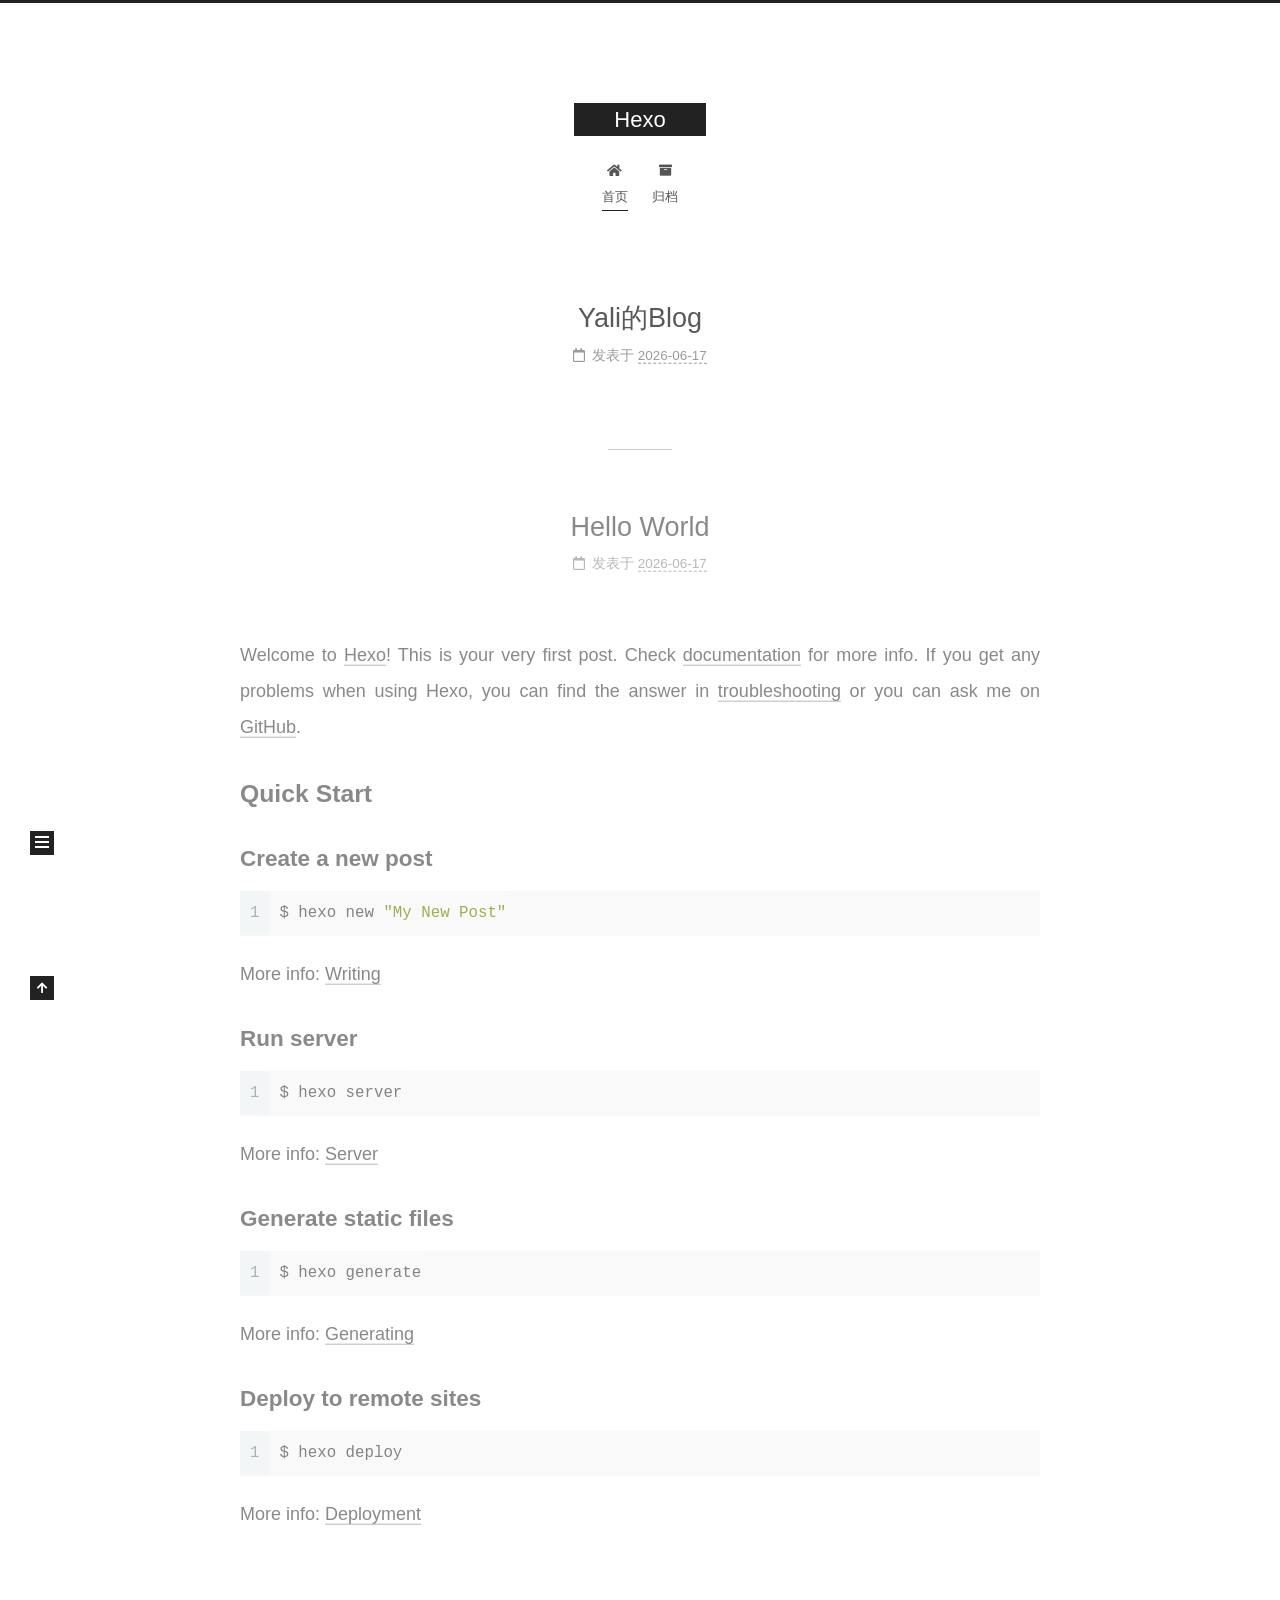
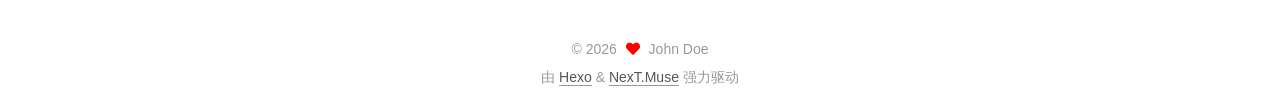
==== index.html @ 6fd5832b "Site updated: 2026-06-17 11:17:51" ====
<!DOCTYPE html>
<html lang="zh-CN">
<head>
  <meta charset="UTF-8">
<meta name="viewport" content="width=device-width, initial-scale=1, maximum-scale=2">
<meta name="theme-color" content="#222">
<meta name="generator" content="Hexo 8.1.2">
  <link rel="apple-touch-icon" sizes="180x180" href="/images/apple-touch-icon-next.png">
  <link rel="icon" type="image/png" sizes="32x32" href="/images/favicon-32x32-next.png">
  <link rel="icon" type="image/png" sizes="16x16" href="/images/favicon-16x16-next.png">
  <link rel="mask-icon" href="/images/logo.svg" color="#222">

<link rel="stylesheet" href="/css/main.css">


<link rel="stylesheet" href="/lib/font-awesome/css/all.min.css">

<script id="hexo-configurations">
    var NexT = window.NexT || {};
    var CONFIG = {"hostname":"example.com","root":"/","scheme":"Muse","version":"7.8.0","exturl":false,"sidebar":{"position":"left","display":"post","padding":18,"offset":12,"onmobile":false},"copycode":{"enable":false,"show_result":false,"style":null},"back2top":{"enable":true,"sidebar":false,"scrollpercent":false},"bookmark":{"enable":false,"color":"#222","save":"auto"},"fancybox":false,"mediumzoom":false,"lazyload":false,"pangu":false,"comments":{"style":"tabs","active":null,"storage":true,"lazyload":false,"nav":null},"algolia":{"hits":{"per_page":10},"labels":{"input_placeholder":"Search for Posts","hits_empty":"We didn't find any results for the search: ${query}","hits_stats":"${hits} results found in ${time} ms"}},"localsearch":{"enable":false,"trigger":"auto","top_n_per_article":1,"unescape":false,"preload":false},"motion":{"enable":true,"async":false,"transition":{"post_block":"fadeIn","post_header":"slideDownIn","post_body":"slideDownIn","coll_header":"slideLeftIn","sidebar":"slideUpIn"}}};
  </script>

  <meta property="og:type" content="website">
<meta property="og:title" content="Hexo">
<meta property="og:url" content="http://example.com/index.html">
<meta property="og:site_name" content="Hexo">
<meta property="og:locale" content="zh_CN">
<meta property="article:author" content="John Doe">
<meta name="twitter:card" content="summary">

<link rel="canonical" href="http://example.com/">


<script id="page-configurations">
  // https://hexo.io/docs/variables.html
  CONFIG.page = {
    sidebar: "",
    isHome : true,
    isPost : false,
    lang   : 'zh-CN'
  };
</script>

  <title>Hexo</title>
  






  <noscript>
  <style>
  .use-motion .brand,
  .use-motion .menu-item,
  .sidebar-inner,
  .use-motion .post-block,
  .use-motion .pagination,
  .use-motion .comments,
  .use-motion .post-header,
  .use-motion .post-body,
  .use-motion .collection-header { opacity: initial; }

  .use-motion .site-title,
  .use-motion .site-subtitle {
    opacity: initial;
    top: initial;
  }

  .use-motion .logo-line-before i { left: initial; }
  .use-motion .logo-line-after i { right: initial; }
  </style>
</noscript>

</head>

<body itemscope itemtype="http://schema.org/WebPage">
  <div class="container use-motion">
    <div class="headband"></div>

    <header class="header" itemscope itemtype="http://schema.org/WPHeader">
      <div class="header-inner"><div class="site-brand-container">
  <div class="site-nav-toggle">
    <div class="toggle" aria-label="切换导航栏">
      <span class="toggle-line toggle-line-first"></span>
      <span class="toggle-line toggle-line-middle"></span>
      <span class="toggle-line toggle-line-last"></span>
    </div>
  </div>

  <div class="site-meta">

    <a href="/" class="brand" rel="start">
      <span class="logo-line-before"><i></i></span>
      <h1 class="site-title">Hexo</h1>
      <span class="logo-line-after"><i></i></span>
    </a>
  </div>

  <div class="site-nav-right">
    <div class="toggle popup-trigger">
    </div>
  </div>
</div>




<nav class="site-nav">
  <ul id="menu" class="main-menu menu">
        <li class="menu-item menu-item-home">

    <a href="/" rel="section"><i class="fa fa-home fa-fw"></i>首页</a>

  </li>
        <li class="menu-item menu-item-archives">

    <a href="/archives/" rel="section"><i class="fa fa-archive fa-fw"></i>归档</a>

  </li>
  </ul>
</nav>




</div>
    </header>

    
  <div class="back-to-top">
    <i class="fa fa-arrow-up"></i>
    <span>0%</span>
  </div>


    <main class="main">
      <div class="main-inner">
        <div class="content-wrap">
          

          <div class="content index posts-expand">
            
      
  
  
  <article itemscope itemtype="http://schema.org/Article" class="post-block" lang="zh-CN">
    <link itemprop="mainEntityOfPage" href="http://example.com/2026/06/17/yali-blog/">

    <span hidden itemprop="author" itemscope itemtype="http://schema.org/Person">
      <meta itemprop="image" content="/images/avatar.gif">
      <meta itemprop="name" content="John Doe">
      <meta itemprop="description" content="">
    </span>

    <span hidden itemprop="publisher" itemscope itemtype="http://schema.org/Organization">
      <meta itemprop="name" content="Hexo">
    </span>
      <header class="post-header">
        <h2 class="post-title" itemprop="name headline">
          
            <a href="/2026/06/17/yali-blog/" class="post-title-link" itemprop="url">Yali的Blog</a>
        </h2>

        <div class="post-meta">
            <span class="post-meta-item">
              <span class="post-meta-item-icon">
                <i class="far fa-calendar"></i>
              </span>
              <span class="post-meta-item-text">发表于</span>
              

              <time title="创建时间：2026-06-17 10:41:24 / 修改时间：10:42:36" itemprop="dateCreated datePublished" datetime="2026-06-17T10:41:24+08:00">2026-06-17</time>
            </span>

          

        </div>
      </header>

    
    
    
    <div class="post-body" itemprop="articleBody">

      
          
      
    </div>

    
    
    
      <footer class="post-footer">
        <div class="post-eof"></div>
      </footer>
  </article>
  
  
  

      
  
  
  <article itemscope itemtype="http://schema.org/Article" class="post-block" lang="zh-CN">
    <link itemprop="mainEntityOfPage" href="http://example.com/2026/06/17/hello-world/">

    <span hidden itemprop="author" itemscope itemtype="http://schema.org/Person">
      <meta itemprop="image" content="/images/avatar.gif">
      <meta itemprop="name" content="John Doe">
      <meta itemprop="description" content="">
    </span>

    <span hidden itemprop="publisher" itemscope itemtype="http://schema.org/Organization">
      <meta itemprop="name" content="Hexo">
    </span>
      <header class="post-header">
        <h2 class="post-title" itemprop="name headline">
          
            <a href="/2026/06/17/hello-world/" class="post-title-link" itemprop="url">Hello World</a>
        </h2>

        <div class="post-meta">
            <span class="post-meta-item">
              <span class="post-meta-item-icon">
                <i class="far fa-calendar"></i>
              </span>
              <span class="post-meta-item-text">发表于</span>

              <time title="创建时间：2026-06-17 10:21:56" itemprop="dateCreated datePublished" datetime="2026-06-17T10:21:56+08:00">2026-06-17</time>
            </span>

          

        </div>
      </header>

    
    
    
    <div class="post-body" itemprop="articleBody">

      
          <p>Welcome to <a target="_blank" rel="noopener" href="https://hexo.io/">Hexo</a>! This is your very first post. Check <a target="_blank" rel="noopener" href="https://hexo.io/docs/">documentation</a> for more info. If you get any problems when using Hexo, you can find the answer in <a target="_blank" rel="noopener" href="https://hexo.io/docs/troubleshooting.html">troubleshooting</a> or you can ask me on <a target="_blank" rel="noopener" href="https://github.com/hexojs/hexo/issues">GitHub</a>.</p>
<h2 id="Quick-Start"><a href="#Quick-Start" class="headerlink" title="Quick Start"></a>Quick Start</h2><h3 id="Create-a-new-post"><a href="#Create-a-new-post" class="headerlink" title="Create a new post"></a>Create a new post</h3><figure class="highlight bash"><table><tr><td class="gutter"><pre><span class="line">1</span><br></pre></td><td class="code"><pre><span class="line">$ hexo new <span class="string">&quot;My New Post&quot;</span></span><br></pre></td></tr></table></figure>

<p>More info: <a target="_blank" rel="noopener" href="https://hexo.io/docs/writing.html">Writing</a></p>
<h3 id="Run-server"><a href="#Run-server" class="headerlink" title="Run server"></a>Run server</h3><figure class="highlight bash"><table><tr><td class="gutter"><pre><span class="line">1</span><br></pre></td><td class="code"><pre><span class="line">$ hexo server</span><br></pre></td></tr></table></figure>

<p>More info: <a target="_blank" rel="noopener" href="https://hexo.io/docs/server.html">Server</a></p>
<h3 id="Generate-static-files"><a href="#Generate-static-files" class="headerlink" title="Generate static files"></a>Generate static files</h3><figure class="highlight bash"><table><tr><td class="gutter"><pre><span class="line">1</span><br></pre></td><td class="code"><pre><span class="line">$ hexo generate</span><br></pre></td></tr></table></figure>

<p>More info: <a target="_blank" rel="noopener" href="https://hexo.io/docs/generating.html">Generating</a></p>
<h3 id="Deploy-to-remote-sites"><a href="#Deploy-to-remote-sites" class="headerlink" title="Deploy to remote sites"></a>Deploy to remote sites</h3><figure class="highlight bash"><table><tr><td class="gutter"><pre><span class="line">1</span><br></pre></td><td class="code"><pre><span class="line">$ hexo deploy</span><br></pre></td></tr></table></figure>

<p>More info: <a target="_blank" rel="noopener" href="https://hexo.io/docs/one-command-deployment.html">Deployment</a></p>

      
    </div>

    
    
    
      <footer class="post-footer">
        <div class="post-eof"></div>
      </footer>
  </article>
  
  
  


  



          </div>
          

<script>
  window.addEventListener('tabs:register', () => {
    let { activeClass } = CONFIG.comments;
    if (CONFIG.comments.storage) {
      activeClass = localStorage.getItem('comments_active') || activeClass;
    }
    if (activeClass) {
      let activeTab = document.querySelector(`a[href="#comment-${activeClass}"]`);
      if (activeTab) {
        activeTab.click();
      }
    }
  });
  if (CONFIG.comments.storage) {
    window.addEventListener('tabs:click', event => {
      if (!event.target.matches('.tabs-comment .tab-content .tab-pane')) return;
      let commentClass = event.target.classList[1];
      localStorage.setItem('comments_active', commentClass);
    });
  }
</script>

        </div>
          
  
  <div class="toggle sidebar-toggle">
    <span class="toggle-line toggle-line-first"></span>
    <span class="toggle-line toggle-line-middle"></span>
    <span class="toggle-line toggle-line-last"></span>
  </div>

  <aside class="sidebar">
    <div class="sidebar-inner">

      <ul class="sidebar-nav motion-element">
        <li class="sidebar-nav-toc">
          文章目录
        </li>
        <li class="sidebar-nav-overview">
          站点概览
        </li>
      </ul>

      <!--noindex-->
      <div class="post-toc-wrap sidebar-panel">
      </div>
      <!--/noindex-->

      <div class="site-overview-wrap sidebar-panel">
        <div class="site-author motion-element" itemprop="author" itemscope itemtype="http://schema.org/Person">
  <p class="site-author-name" itemprop="name">John Doe</p>
  <div class="site-description" itemprop="description"></div>
</div>
<div class="site-state-wrap motion-element">
  <nav class="site-state">
      <div class="site-state-item site-state-posts">
          <a href="/archives/">
        
          <span class="site-state-item-count">2</span>
          <span class="site-state-item-name">日志</span>
        </a>
      </div>
  </nav>
</div>



      </div>

    </div>
  </aside>
  <div id="sidebar-dimmer"></div>


      </div>
    </main>

    <footer class="footer">
      <div class="footer-inner">
        

        

<div class="copyright">
  
  &copy; 
  <span itemprop="copyrightYear">2026</span>
  <span class="with-love">
    <i class="fa fa-heart"></i>
  </span>
  <span class="author" itemprop="copyrightHolder">John Doe</span>
</div>
  <div class="powered-by">由 <a href="https://hexo.io/" class="theme-link" rel="noopener" target="_blank">Hexo</a> & <a href="https://muse.theme-next.org/" class="theme-link" rel="noopener" target="_blank">NexT.Muse</a> 强力驱动
  </div>

        








      </div>
    </footer>
  </div>

  
  <script src="/lib/anime.min.js"></script>
  <script src="/lib/velocity/velocity.min.js"></script>
  <script src="/lib/velocity/velocity.ui.min.js"></script>

<script src="/js/utils.js"></script>

<script src="/js/motion.js"></script>


<script src="/js/schemes/muse.js"></script>


<script src="/js/next-boot.js"></script>




  















  

  

</body>
</html>
---- css/main.css ----
:root {
  --body-bg-color: #fff;
  --content-bg-color: #fff;
  --card-bg-color: #f5f5f5;
  --text-color: #555;
  --blockquote-color: #666;
  --link-color: #555;
  --link-hover-color: #222;
  --brand-color: #fff;
  --brand-hover-color: #fff;
  --table-row-odd-bg-color: #f9f9f9;
  --table-row-hover-bg-color: #f5f5f5;
  --menu-item-bg-color: #f5f5f5;
  --btn-default-bg: #222;
  --btn-default-color: #fff;
  --btn-default-border-color: #222;
  --btn-default-hover-bg: #fff;
  --btn-default-hover-color: #222;
  --btn-default-hover-border-color: #222;
}
html {
  line-height: 1.15; /* 1 */
  -webkit-text-size-adjust: 100%; /* 2 */
}
body {
  margin: 0;
}
main {
  display: block;
}
h1 {
  font-size: 2em;
  margin: 0.67em 0;
}
hr {
  box-sizing: content-box; /* 1 */
  height: 0; /* 1 */
  overflow: visible; /* 2 */
}
pre {
  font-family: monospace, monospace; /* 1 */
  font-size: 1em; /* 2 */
}
a {
  background: transparent;
}
abbr[title] {
  border-bottom: none; /* 1 */
  text-decoration: underline; /* 2 */
  text-decoration: underline dotted; /* 2 */
}
b,
strong {
  font-weight: bolder;
}
code,
kbd,
samp {
  font-family: monospace, monospace; /* 1 */
  font-size: 1em; /* 2 */
}
small {
  font-size: 80%;
}
sub,
sup {
  font-size: 75%;
  line-height: 0;
  position: relative;
  vertical-align: baseline;
}
sub {
  bottom: -0.25em;
}
sup {
  top: -0.5em;
}
img {
  border-style: none;
}
button,
input,
optgroup,
select,
textarea {
  font-family: inherit; /* 1 */
  font-size: 100%; /* 1 */
  line-height: 1.15; /* 1 */
  margin: 0; /* 2 */
}
button,
input {
/* 1 */
  overflow: visible;
}
button,
select {
/* 1 */
  text-transform: none;
}
button,
[type='button'],
[type='reset'],
[type='submit'] {
  -webkit-appearance: button;
}
button::-moz-focus-inner,
[type='button']::-moz-focus-inner,
[type='reset']::-moz-focus-inner,
[type='submit']::-moz-focus-inner {
  border-style: none;
  padding: 0;
}
button:-moz-focusring,
[type='button']:-moz-focusring,
[type='reset']:-moz-focusring,
[type='submit']:-moz-focusring {
  outline: 1px dotted ButtonText;
}
fieldset {
  padding: 0.35em 0.75em 0.625em;
}
legend {
  box-sizing: border-box; /* 1 */
  color: inherit; /* 2 */
  display: table; /* 1 */
  max-width: 100%; /* 1 */
  padding: 0; /* 3 */
  white-space: normal; /* 1 */
}
progress {
  vertical-align: baseline;
}
textarea {
  overflow: auto;
}
[type='checkbox'],
[type='radio'] {
  box-sizing: border-box; /* 1 */
  padding: 0; /* 2 */
}
[type='number']::-webkit-inner-spin-button,
[type='number']::-webkit-outer-spin-button {
  height: auto;
}
[type='search'] {
  outline-offset: -2px; /* 2 */
  -webkit-appearance: textfield; /* 1 */
}
[type='search']::-webkit-search-decoration {
  -webkit-appearance: none;
}
::-webkit-file-upload-button {
  font: inherit; /* 2 */
  -webkit-appearance: button; /* 1 */
}
details {
  display: block;
}
summary {
  display: list-item;
}
template {
  display: none;
}
[hidden] {
  display: none;
}
::selection {
  background: #262a30;
  color: #eee;
}
html,
body {
  height: 100%;
}
body {
  background: var(--body-bg-color);
  color: var(--text-color);
  font-family: 'Lato', "PingFang SC", "Microsoft YaHei", sans-serif;
  font-size: 1em;
  line-height: 2;
}
@media (max-width: 991px) {
  body {
    padding-left: 0 !important;
    padding-right: 0 !important;
  }
}
h1,
h2,
h3,
h4,
h5,
h6 {
  font-family: 'Lato', "PingFang SC", "Microsoft YaHei", sans-serif;
  font-weight: bold;
  line-height: 1.5;
  margin: 20px 0 15px;
}
h1 {
  font-size: 1.5em;
}
h2 {
  font-size: 1.375em;
}
h3 {
  font-size: 1.25em;
}
h4 {
  font-size: 1.125em;
}
h5 {
  font-size: 1em;
}
h6 {
  font-size: 0.875em;
}
p {
  margin: 0 0 20px 0;
}
a,
span.exturl {
  border-bottom: 1px solid #999;
  color: var(--link-color);
  outline: 0;
  text-decoration: none;
  overflow-wrap: break-word;
  word-wrap: break-word;
  cursor: pointer;
}
a:hover,
span.exturl:hover {
  border-bottom-color: var(--link-hover-color);
  color: var(--link-hover-color);
}
iframe,
img,
video {
  display: block;
  margin-left: auto;
  margin-right: auto;
  max-width: 100%;
}
hr {
  background-image: repeating-linear-gradient(-45deg, #ddd, #ddd 4px, transparent 4px, transparent 8px);
  border: 0;
  height: 3px;
  margin: 40px 0;
}
blockquote {
  border-left: 4px solid #ddd;
  color: var(--blockquote-color);
  margin: 0;
  padding: 0 15px;
}
blockquote cite::before {
  content: '-';
  padding: 0 5px;
}
dt {
  font-weight: bold;
}
dd {
  margin: 0;
  padding: 0;
}
kbd {
  background-color: #f5f5f5;
  background-image: linear-gradient(#eee, #fff, #eee);
  border: 1px solid #ccc;
  border-radius: 0.2em;
  box-shadow: 0.1em 0.1em 0.2em rgba(0,0,0,0.1);
  color: #555;
  font-family: inherit;
  padding: 0.1em 0.3em;
  white-space: nowrap;
}
.table-container {
  overflow: auto;
}
table {
  border-collapse: collapse;
  border-spacing: 0;
  font-size: 0.875em;
  margin: 0 0 20px 0;
  width: 100%;
}
tbody tr:nth-of-type(odd) {
  background: var(--table-row-odd-bg-color);
}
tbody tr:hover {
  background: var(--table-row-hover-bg-color);
}
caption,
th,
td {
  font-weight: normal;
  padding: 8px;
  vertical-align: middle;
}
th,
td {
  border: 1px solid #ddd;
  border-bottom: 3px solid #ddd;
}
th {
  font-weight: 700;
  padding-bottom: 10px;
}
td {
  border-bottom-width: 1px;
}
.btn {
  background: var(--btn-default-bg);
  border: 2px solid var(--btn-default-border-color);
  border-radius: 0;
  color: var(--btn-default-color);
  display: inline-block;
  font-size: 0.875em;
  line-height: 2;
  padding: 0 20px;
  text-decoration: none;
  transition-property: background-color;
  transition-delay: 0s;
  transition-duration: 0.2s;
  transition-timing-function: ease-in-out;
}
.btn:hover {
  background: var(--btn-default-hover-bg);
  border-color: var(--btn-default-hover-border-color);
  color: var(--btn-default-hover-color);
}
.btn + .btn {
  margin: 0 0 8px 8px;
}
.btn .fa-fw {
  text-align: left;
  width: 1.285714285714286em;
}
.toggle {
  line-height: 0;
}
.toggle .toggle-line {
  background: #fff;
  display: inline-block;
  height: 2px;
  left: 0;
  position: relative;
  top: 0;
  transition: all 0.4s;
  vertical-align: top;
  width: 100%;
}
.toggle .toggle-line:not(:first-child) {
  margin-top: 3px;
}
.toggle.toggle-arrow .toggle-line-first {
  left: 50%;
  top: 2px;
  transform: rotate(45deg);
  width: 50%;
}
.toggle.toggle-arrow .toggle-line-middle {
  left: 2px;
  width: 90%;
}
.toggle.toggle-arrow .toggle-line-last {
  left: 50%;
  top: -2px;
  transform: rotate(-45deg);
  width: 50%;
}
.toggle.toggle-close .toggle-line-first {
  transform: rotate(-45deg);
  top: 5px;
}
.toggle.toggle-close .toggle-line-middle {
  opacity: 0;
}
.toggle.toggle-close .toggle-line-last {
  transform: rotate(45deg);
  top: -5px;
}
.highlight,
pre {
  background: #f7f7f7;
  color: #4d4d4c;
  line-height: 1.6;
  margin: 0 auto 20px;
}
pre,
code {
  font-family: consolas, Menlo, monospace, "PingFang SC", "Microsoft YaHei";
}
code {
  background: #eee;
  border-radius: 3px;
  color: #555;
  padding: 2px 4px;
  overflow-wrap: break-word;
  word-wrap: break-word;
}
.highlight *::selection {
  background: #d6d6d6;
}
.highlight pre {
  border: 0;
  margin: 0;
  padding: 10px 0;
}
.highlight table {
  border: 0;
  margin: 0;
  width: auto;
}
.highlight td {
  border: 0;
  padding: 0;
}
.highlight figcaption {
  background: #eff2f3;
  color: #4d4d4c;
  display: flex;
  font-size: 0.875em;
  justify-content: space-between;
  line-height: 1.2;
  padding: 0.5em;
}
.highlight figcaption a {
  color: #4d4d4c;
}
.highlight figcaption a:hover {
  border-bottom-color: #4d4d4c;
}
.highlight .gutter {
  -moz-user-select: none;
  -ms-user-select: none;
  -webkit-user-select: none;
  user-select: none;
}
.highlight .gutter pre {
  background: #eff2f3;
  color: #869194;
  padding-left: 10px;
  padding-right: 10px;
  text-align: right;
}
.highlight .code pre {
  background: #f7f7f7;
  padding-left: 10px;
  width: 100%;
}
.gist table {
  width: auto;
}
.gist table td {
  border: 0;
}
pre {
  overflow: auto;
  padding: 10px;
}
pre code {
  background: none;
  color: #4d4d4c;
  font-size: 0.875em;
  padding: 0;
  text-shadow: none;
}
pre .deletion {
  background: #fdd;
}
pre .addition {
  background: #dfd;
}
pre .meta {
  color: #eab700;
  -moz-user-select: none;
  -ms-user-select: none;
  -webkit-user-select: none;
  user-select: none;
}
pre .comment {
  color: #8e908c;
}
pre .variable,
pre .attribute,
pre .tag,
pre .name,
pre .regexp,
pre .ruby .constant,
pre .xml .tag .title,
pre .xml .pi,
pre .xml .doctype,
pre .html .doctype,
pre .css .id,
pre .css .class,
pre .css .pseudo {
  color: #c82829;
}
pre .number,
pre .preprocessor,
pre .built_in,
pre .builtin-name,
pre .literal,
pre .params,
pre .constant,
pre .command {
  color: #f5871f;
}
pre .ruby .class .title,
pre .css .rules .attribute,
pre .string,
pre .symbol,
pre .value,
pre .inheritance,
pre .header,
pre .ruby .symbol,
pre .xml .cdata,
pre .special,
pre .formula {
  color: #718c00;
}
pre .title,
pre .css .hexcolor {
  color: #3e999f;
}
pre .function,
pre .python .decorator,
pre .python .title,
pre .ruby .function .title,
pre .ruby .title .keyword,
pre .perl .sub,
pre .javascript .title,
pre .coffeescript .title {
  color: #4271ae;
}
pre .keyword,
pre .javascript .function {
  color: #8959a8;
}
.blockquote-center {
  border-left: none;
  margin: 40px 0;
  padding: 0;
  position: relative;
  text-align: center;
}
.blockquote-center .fa {
  display: block;
  opacity: 0.6;
  position: absolute;
  width: 100%;
}
.blockquote-center .fa-quote-left {
  border-top: 1px solid #ccc;
  text-align: left;
  top: -20px;
}
.blockquote-center .fa-quote-right {
  border-bottom: 1px solid #ccc;
  text-align: right;
  bottom: -20px;
}
.blockquote-center p,
.blockquote-center div {
  text-align: center;
}
.post-body .group-picture img {
  margin: 0 auto;
  padding: 0 3px;
}
.group-picture-row {
  margin-bottom: 6px;
  overflow: hidden;
}
.group-picture-column {
  float: left;
  margin-bottom: 10px;
}
.post-body .label {
  color: #555;
  display: inline;
  padding: 0 2px;
}
.post-body .label.default {
  background: #f0f0f0;
}
.post-body .label.primary {
  background: #efe6f7;
}
.post-body .label.info {
  background: #e5f2f8;
}
.post-body .label.success {
  background: #e7f4e9;
}
.post-body .label.warning {
  background: #fcf6e1;
}
.post-body .label.danger {
  background: #fae8eb;
}
.post-body .tabs {
  margin-bottom: 20px;
}
.post-body .tabs,
.tabs-comment {
  display: block;
  padding-top: 10px;
  position: relative;
}
.post-body .tabs ul.nav-tabs,
.tabs-comment ul.nav-tabs {
  display: flex;
  flex-wrap: wrap;
  margin: 0;
  margin-bottom: -1px;
  padding: 0;
}
@media (max-width: 413px) {
  .post-body .tabs ul.nav-tabs,
  .tabs-comment ul.nav-tabs {
    display: block;
    margin-bottom: 5px;
  }
}
.post-body .tabs ul.nav-tabs li.tab,
.tabs-comment ul.nav-tabs li.tab {
  border-bottom: 1px solid #ddd;
  border-left: 1px solid transparent;
  border-right: 1px solid transparent;
  border-top: 3px solid transparent;
  flex-grow: 1;
  list-style-type: none;
  border-radius: 0 0 0 0;
}
@media (max-width: 413px) {
  .post-body .tabs ul.nav-tabs li.tab,
  .tabs-comment ul.nav-tabs li.tab {
    border-bottom: 1px solid transparent;
    border-left: 3px solid transparent;
    border-right: 1px solid transparent;
    border-top: 1px solid transparent;
  }
}
@media (max-width: 413px) {
  .post-body .tabs ul.nav-tabs li.tab,
  .tabs-comment ul.nav-tabs li.tab {
    border-radius: 0;
  }
}
.post-body .tabs ul.nav-tabs li.tab a,
.tabs-comment ul.nav-tabs li.tab a {
  border-bottom: initial;
  display: block;
  line-height: 1.8;
  outline: 0;
  padding: 0.25em 0.75em;
  text-align: center;
  transition-delay: 0s;
  transition-duration: 0.2s;
  transition-timing-function: ease-out;
}
.post-body .tabs ul.nav-tabs li.tab a i,
.tabs-comment ul.nav-tabs li.tab a i {
  width: 1.285714285714286em;
}
.post-body .tabs ul.nav-tabs li.tab.active,
.tabs-comment ul.nav-tabs li.tab.active {
  border-bottom: 1px solid transparent;
  border-left: 1px solid #ddd;
  border-right: 1px solid #ddd;
  border-top: 3px solid #fc6423;
}
@media (max-width: 413px) {
  .post-body .tabs ul.nav-tabs li.tab.active,
  .tabs-comment ul.nav-tabs li.tab.active {
    border-bottom: 1px solid #ddd;
    border-left: 3px solid #fc6423;
    border-right: 1px solid #ddd;
    border-top: 1px solid #ddd;
  }
}
.post-body .tabs ul.nav-tabs li.tab.active a,
.tabs-comment ul.nav-tabs li.tab.active a {
  color: var(--link-color);
  cursor: default;
}
.post-body .tabs .tab-content .tab-pane,
.tabs-comment .tab-content .tab-pane {
  border: 1px solid #ddd;
  border-top: 0;
  padding: 20px 20px 0 20px;
  border-radius: 0;
}
.post-body .tabs .tab-content .tab-pane:not(.active),
.tabs-comment .tab-content .tab-pane:not(.active) {
  display: none;
}
.post-body .tabs .tab-content .tab-pane.active,
.tabs-comment .tab-content .tab-pane.active {
  display: block;
}
.post-body .tabs .tab-content .tab-pane.active:nth-of-type(1),
.tabs-comment .tab-content .tab-pane.active:nth-of-type(1) {
  border-radius: 0 0 0 0;
}
@media (max-width: 413px) {
  .post-body .tabs .tab-content .tab-pane.active:nth-of-type(1),
  .tabs-comment .tab-content .tab-pane.active:nth-of-type(1) {
    border-radius: 0;
  }
}
.post-body .note {
  border-radius: 3px;
  margin-bottom: 20px;
  padding: 1em;
  position: relative;
  border: 1px solid #eee;
  border-left-width: 5px;
}
.post-body .note h2,
.post-body .note h3,
.post-body .note h4,
.post-body .note h5,
.post-body .note h6 {
  margin-top: 0;
  border-bottom: initial;
  margin-bottom: 0;
  padding-top: 0;
}
.post-body .note p:first-child,
.post-body .note ul:first-child,
.post-body .note ol:first-child,
.post-body .note table:first-child,
.post-body .note pre:first-child,
.post-body .note blockquote:first-child,
.post-body .note img:first-child {
  margin-top: 0;
}
.post-body .note p:last-child,
.post-body .note ul:last-child,
.post-body .note ol:last-child,
.post-body .note table:last-child,
.post-body .note pre:last-child,
.post-body .note blockquote:last-child,
.post-body .note img:last-child {
  margin-bottom: 0;
}
.post-body .note.default {
  border-left-color: #777;
}
.post-body .note.default h2,
.post-body .note.default h3,
.post-body .note.default h4,
.post-body .note.default h5,
.post-body .note.default h6 {
  color: #777;
}
.post-body .note.primary {
  border-left-color: #6f42c1;
}
.post-body .note.primary h2,
.post-body .note.primary h3,
.post-body .note.primary h4,
.post-body .note.primary h5,
.post-body .note.primary h6 {
  color: #6f42c1;
}
.post-body .note.info {
  border-left-color: #428bca;
}
.post-body .note.info h2,
.post-body .note.info h3,
.post-body .note.info h4,
.post-body .note.info h5,
.post-body .note.info h6 {
  color: #428bca;
}
.post-body .note.success {
  border-left-color: #5cb85c;
}
.post-body .note.success h2,
.post-body .note.success h3,
.post-body .note.success h4,
.post-body .note.success h5,
.post-body .note.success h6 {
  color: #5cb85c;
}
.post-body .note.warning {
  border-left-color: #f0ad4e;
}
.post-body .note.warning h2,
.post-body .note.warning h3,
.post-body .note.warning h4,
.post-body .note.warning h5,
.post-body .note.warning h6 {
  color: #f0ad4e;
}
.post-body .note.danger {
  border-left-color: #d9534f;
}
.post-body .note.danger h2,
.post-body .note.danger h3,
.post-body .note.danger h4,
.post-body .note.danger h5,
.post-body .note.danger h6 {
  color: #d9534f;
}
.pagination .prev,
.pagination .next,
.pagination .page-number,
.pagination .space {
  display: inline-block;
  margin: 0 10px;
  padding: 0 11px;
  position: relative;
  top: -1px;
}
@media (max-width: 767px) {
  .pagination .prev,
  .pagination .next,
  .pagination .page-number,
  .pagination .space {
    margin: 0 5px;
  }
}
.pagination {
  border-top: 1px solid #eee;
  margin: 120px 0 0;
  text-align: center;
}
.pagination .prev,
.pagination .next,
.pagination .page-number {
  border-bottom: 0;
  border-top: 1px solid #eee;
  transition-property: border-color;
  transition-delay: 0s;
  transition-duration: 0.2s;
  transition-timing-function: ease-in-out;
}
.pagination .prev:hover,
.pagination .next:hover,
.pagination .page-number:hover {
  border-top-color: #222;
}
.pagination .space {
  margin: 0;
  padding: 0;
}
.pagination .prev {
  margin-left: 0;
}
.pagination .next {
  margin-right: 0;
}
.pagination .page-number.current {
  background: #ccc;
  border-top-color: #ccc;
  color: #fff;
}
@media (max-width: 767px) {
  .pagination {
    border-top: none;
  }
  .pagination .prev,
  .pagination .next,
  .pagination .page-number {
    border-bottom: 1px solid #eee;
    border-top: 0;
    margin-bottom: 10px;
    padding: 0 10px;
  }
  .pagination .prev:hover,
  .pagination .next:hover,
  .pagination .page-number:hover {
    border-bottom-color: #222;
  }
}
.comments {
  margin-top: 60px;
  overflow: hidden;
}
.comment-button-group {
  display: flex;
  flex-wrap: wrap-reverse;
  justify-content: center;
  margin: 1em 0;
}
.comment-button-group .comment-button {
  margin: 0.1em 0.2em;
}
.comment-button-group .comment-button.active {
  background: var(--btn-default-hover-bg);
  border-color: var(--btn-default-hover-border-color);
  color: var(--btn-default-hover-color);
}
.comment-position {
  display: none;
}
.comment-position.active {
  display: block;
}
.tabs-comment {
  background: var(--content-bg-color);
  margin-top: 4em;
  padding-top: 0;
}
.tabs-comment .comments {
  border: 0;
  box-shadow: none;
  margin-top: 0;
  padding-top: 0;
}
.container {
  min-height: 100%;
  position: relative;
}
.main-inner {
  margin: 0 auto;
  width: 700px;
}
@media (min-width: 1200px) {
  .main-inner {
    width: 800px;
  }
}
@media (min-width: 1600px) {
  .main-inner {
    width: 900px;
  }
}
@media (max-width: 767px) {
  .content-wrap {
    padding: 0 20px;
  }
}
.header {
  background: transparent;
}
.header-inner {
  margin: 0 auto;
  width: 700px;
}
@media (min-width: 1200px) {
  .header-inner {
    width: 800px;
  }
}
@media (min-width: 1600px) {
  .header-inner {
    width: 900px;
  }
}
.site-brand-container {
  display: flex;
  flex-shrink: 0;
  padding: 0 10px;
}
.headband {
  background: #222;
  height: 3px;
}
.site-meta {
  flex-grow: 1;
  text-align: center;
}
@media (max-width: 767px) {
  .site-meta {
    text-align: center;
  }
}
.brand {
  border-bottom: none;
  color: var(--brand-color);
  display: inline-block;
  line-height: 1.375em;
  padding: 0 40px;
  position: relative;
}
.brand:hover {
  color: var(--brand-hover-color);
}
.site-title {
  font-family: 'Lato', "PingFang SC", "Microsoft YaHei", sans-serif;
  font-size: 1.375em;
  font-weight: normal;
  margin: 0;
}
.site-subtitle {
  color: #999;
  font-size: 0.8125em;
  margin: 10px 0;
}
.use-motion .brand {
  opacity: 0;
}
.use-motion .site-title,
.use-motion .site-subtitle,
.use-motion .custom-logo-image {
  opacity: 0;
  position: relative;
  top: -10px;
}
.site-nav-toggle,
.site-nav-right {
  display: none;
}
@media (max-width: 767px) {
  .site-nav-toggle,
  .site-nav-right {
    display: flex;
    flex-direction: column;
    justify-content: center;
  }
}
.site-nav-toggle .toggle,
.site-nav-right .toggle {
  color: var(--text-color);
  padding: 10px;
  width: 22px;
}
.site-nav-toggle .toggle .toggle-line,
.site-nav-right .toggle .toggle-line {
  background: var(--text-color);
  border-radius: 1px;
}
.site-nav {
  display: block;
}
@media (max-width: 767px) {
  .site-nav {
    clear: both;
    display: none;
  }
}
.site-nav.site-nav-on {
  display: block;
}
.menu {
  margin-top: 20px;
  padding-left: 0;
  text-align: center;
}
.menu-item {
  display: inline-block;
  list-style: none;
  margin: 0 10px;
}
@media (max-width: 767px) {
  .menu-item {
    display: block;
    margin-top: 10px;
  }
  .menu-item.menu-item-search {
    display: none;
  }
}
.menu-item a,
.menu-item span.exturl {
  border-bottom: 0;
  display: block;
  font-size: 0.8125em;
  transition-property: border-color;
  transition-delay: 0s;
  transition-duration: 0.2s;
  transition-timing-function: ease-in-out;
}
@media (hover: none) {
  .menu-item a:hover,
  .menu-item span.exturl:hover {
    border-bottom-color: transparent !important;
  }
}
.menu-item .fa,
.menu-item .fab,
.menu-item .far,
.menu-item .fas {
  margin-right: 8px;
}
.menu-item .badge {
  display: inline-block;
  font-weight: bold;
  line-height: 1;
  margin-left: 0.35em;
  margin-top: 0.35em;
  text-align: center;
  white-space: nowrap;
}
@media (max-width: 767px) {
  .menu-item .badge {
    float: right;
    margin-left: 0;
  }
}
.menu-item-active a,
.menu .menu-item a:hover,
.menu .menu-item span.exturl:hover {
  background: var(--menu-item-bg-color);
}
.use-motion .menu-item {
  opacity: 0;
}
.sidebar {
  background: #222;
  bottom: 0;
  box-shadow: inset 0 2px 6px #000;
  position: fixed;
  top: 0;
}
@media (max-width: 991px) {
  .sidebar {
    display: none;
  }
}
.sidebar-inner {
  color: #999;
  padding: 18px 10px;
  text-align: center;
}
.cc-license {
  margin-top: 10px;
  text-align: center;
}
.cc-license .cc-opacity {
  border-bottom: none;
  opacity: 0.7;
}
.cc-license .cc-opacity:hover {
  opacity: 0.9;
}
.cc-license img {
  display: inline-block;
}
.site-author-image {
  border: 2px solid #333;
  display: block;
  margin: 0 auto;
  max-width: 96px;
  padding: 2px;
}
.site-author-name {
  color: #f5f5f5;
  font-weight: normal;
  margin: 5px 0 0;
  text-align: center;
}
.site-description {
  color: #999;
  font-size: 1em;
  margin-top: 5px;
  text-align: center;
}
.links-of-author {
  margin-top: 15px;
}
.links-of-author a,
.links-of-author span.exturl {
  border-bottom-color: #555;
  display: inline-block;
  font-size: 0.8125em;
  margin-bottom: 10px;
  margin-right: 10px;
  vertical-align: middle;
}
.links-of-author a::before,
.links-of-author span.exturl::before {
  background: #50e58c;
  border-radius: 50%;
  content: ' ';
  display: inline-block;
  height: 4px;
  margin-right: 3px;
  vertical-align: middle;
  width: 4px;
}
.sidebar-button {
  margin-top: 15px;
}
.sidebar-button a {
  border: 1px solid #fc6423;
  border-radius: 4px;
  color: #fc6423;
  display: inline-block;
  padding: 0 15px;
}
.sidebar-button a .fa,
.sidebar-button a .fab,
.sidebar-button a .far,
.sidebar-button a .fas {
  margin-right: 5px;
}
.sidebar-button a:hover {
  background: #fc6423;
  border: 1px solid #fc6423;
  color: #fff;
}
.sidebar-button a:hover .fa,
.sidebar-button a:hover .fab,
.sidebar-button a:hover .far,
.sidebar-button a:hover .fas {
  color: #fff;
}
.links-of-blogroll {
  font-size: 0.8125em;
  margin-top: 10px;
}
.links-of-blogroll-title {
  font-size: 0.875em;
  font-weight: 600;
  margin-top: 0;
}
.links-of-blogroll-list {
  list-style: none;
  margin: 0;
  padding: 0;
}
#sidebar-dimmer {
  display: none;
}
@media (max-width: 767px) {
  #sidebar-dimmer {
    background: #000;
    display: block;
    height: 100%;
    left: 100%;
    opacity: 0;
    position: fixed;
    top: 0;
    width: 100%;
    z-index: 1100;
  }
  .sidebar-active + #sidebar-dimmer {
    opacity: 0.7;
    transform: translateX(-100%);
    transition: opacity 0.5s;
  }
}
.sidebar-nav {
  margin: 0;
  padding-bottom: 20px;
  padding-left: 0;
}
.sidebar-nav li {
  border-bottom: 1px solid transparent;
  color: #666;
  cursor: pointer;
  display: inline-block;
  font-size: 0.875em;
}
.sidebar-nav li.sidebar-nav-overview {
  margin-left: 10px;
}
.sidebar-nav li:hover {
  color: #f5f5f5;
}
.sidebar-nav .sidebar-nav-active {
  border-bottom-color: #87daff;
  color: #87daff;
}
.sidebar-nav .sidebar-nav-active:hover {
  color: #87daff;
}
.sidebar-panel {
  display: none;
  overflow-x: hidden;
  overflow-y: auto;
}
.sidebar-panel-active {
  display: block;
}
.sidebar-toggle {
  background: #222;
  bottom: 45px;
  cursor: pointer;
  height: 14px;
  left: 30px;
  padding: 5px;
  position: fixed;
  width: 14px;
  z-index: 1300;
}
@media (max-width: 991px) {
  .sidebar-toggle {
    left: 20px;
    opacity: 0.8;
    display: none;
  }
}
.sidebar-toggle:hover .toggle-line {
  background: #87daff;
}
.post-toc {
  font-size: 0.875em;
}
.post-toc ol {
  list-style: none;
  margin: 0;
  padding: 0 2px 5px 10px;
  text-align: left;
}
.post-toc ol > ol {
  padding-left: 0;
}
.post-toc ol a {
  transition-property: all;
  transition-delay: 0s;
  transition-duration: 0.2s;
  transition-timing-function: ease-in-out;
}
.post-toc .nav-item {
  line-height: 1.8;
  overflow: hidden;
  text-overflow: ellipsis;
  white-space: nowrap;
}
.post-toc .nav .nav-child {
  display: none;
}
.post-toc .nav .active > .nav-child {
  display: block;
}
.post-toc .nav .active-current > .nav-child {
  display: block;
}
.post-toc .nav .active-current > .nav-child > .nav-item {
  display: block;
}
.post-toc .nav .active > a {
  border-bottom-color: #87daff;
  color: #87daff;
}
.post-toc .nav .active-current > a {
  color: #87daff;
}
.post-toc .nav .active-current > a:hover {
  color: #87daff;
}
.site-state {
  display: flex;
  justify-content: center;
  line-height: 1.4;
  margin-top: 10px;
  overflow: hidden;
  text-align: center;
  white-space: nowrap;
}
.site-state-item {
  padding: 0 15px;
}
.site-state-item:not(:first-child) {
  border-left: 1px solid #333;
}
.site-state-item a {
  border-bottom: none;
}
.site-state-item-count {
  display: block;
  font-size: 1.25em;
  font-weight: 600;
  text-align: center;
}
.site-state-item-name {
  color: inherit;
  font-size: 0.875em;
}
.footer {
  color: #999;
  font-size: 0.875em;
  padding: 20px 0;
}
.footer.footer-fixed {
  bottom: 0;
  left: 0;
  position: absolute;
  right: 0;
}
.footer-inner {
  box-sizing: border-box;
  margin: 0 auto;
  text-align: center;
  width: 700px;
}
@media (min-width: 1200px) {
  .footer-inner {
    width: 800px;
  }
}
@media (min-width: 1600px) {
  .footer-inner {
    width: 900px;
  }
}
.languages {
  display: inline-block;
  font-size: 1.125em;
  position: relative;
}
.languages .lang-select-label span {
  margin: 0 0.5em;
}
.languages .lang-select {
  height: 100%;
  left: 0;
  opacity: 0;
  position: absolute;
  top: 0;
  width: 100%;
}
.with-love {
  color: #ff0000;
  display: inline-block;
  margin: 0 5px;
}
.powered-by,
.theme-info {
  display: inline-block;
}
@-moz-keyframes iconAnimate {
  0%, 100% {
    transform: scale(1);
  }
  10%, 30% {
    transform: scale(0.9);
  }
  20%, 40%, 60%, 80% {
    transform: scale(1.1);
  }
  50%, 70% {
    transform: scale(1.1);
  }
}
@-webkit-keyframes iconAnimate {
  0%, 100% {
    transform: scale(1);
  }
  10%, 30% {
    transform: scale(0.9);
  }
  20%, 40%, 60%, 80% {
    transform: scale(1.1);
  }
  50%, 70% {
    transform: scale(1.1);
  }
}
@-o-keyframes iconAnimate {
  0%, 100% {
    transform: scale(1);
  }
  10%, 30% {
    transform: scale(0.9);
  }
  20%, 40%, 60%, 80% {
    transform: scale(1.1);
  }
  50%, 70% {
    transform: scale(1.1);
  }
}
@keyframes iconAnimate {
  0%, 100% {
    transform: scale(1);
  }
  10%, 30% {
    transform: scale(0.9);
  }
  20%, 40%, 60%, 80% {
    transform: scale(1.1);
  }
  50%, 70% {
    transform: scale(1.1);
  }
}
.back-to-top {
  font-size: 12px;
  text-align: center;
  transition-delay: 0s;
  transition-duration: 0.2s;
  transition-timing-function: ease-in-out;
}
.back-to-top {
  background: #222;
  bottom: -100px;
  box-sizing: border-box;
  color: #fff;
  cursor: pointer;
  left: 30px;
  opacity: 1;
  padding: 0 6px;
  position: fixed;
  transition-property: bottom;
  z-index: 1300;
  width: 24px;
}
.back-to-top span {
  display: none;
}
.back-to-top:hover {
  color: #87daff;
}
.back-to-top.back-to-top-on {
  bottom: 19px;
}
@media (max-width: 991px) {
  .back-to-top {
    left: 20px;
    opacity: 0.8;
  }
}
.post-body {
  font-family: 'Lato', "PingFang SC", "Microsoft YaHei", sans-serif;
  overflow-wrap: break-word;
  word-wrap: break-word;
}
@media (min-width: 1200px) {
  .post-body {
    font-size: 1.125em;
  }
}
.post-body .exturl .fa {
  font-size: 0.875em;
  margin-left: 4px;
}
.post-body .image-caption,
.post-body .figure .caption {
  color: #999;
  font-size: 0.875em;
  font-weight: bold;
  line-height: 1;
  margin: -20px auto 15px;
  text-align: center;
}
.post-sticky-flag {
  display: inline-block;
  transform: rotate(30deg);
}
.post-button {
  margin-top: 40px;
  text-align: center;
}
.use-motion .post-block,
.use-motion .pagination,
.use-motion .comments {
  opacity: 0;
}
.use-motion .post-header {
  opacity: 0;
}
.use-motion .post-body {
  opacity: 0;
}
.use-motion .collection-header {
  opacity: 0;
}
.posts-collapse {
  margin-left: 35px;
  position: relative;
}
@media (max-width: 767px) {
  .posts-collapse {
    margin-left: 0px;
    margin-right: 0px;
  }
}
.posts-collapse .collection-title {
  font-size: 1.125em;
  position: relative;
}
.posts-collapse .collection-title::before {
  background: #999;
  border: 1px solid #fff;
  border-radius: 50%;
  content: ' ';
  height: 10px;
  left: 0;
  margin-left: -6px;
  margin-top: -4px;
  position: absolute;
  top: 50%;
  width: 10px;
}
.posts-collapse .collection-year {
  font-size: 1.5em;
  font-weight: bold;
  margin: 60px 0;
  position: relative;
}
.posts-collapse .collection-year::before {
  background: #bbb;
  border-radius: 50%;
  content: ' ';
  height: 8px;
  left: 0;
  margin-left: -4px;
  margin-top: -4px;
  position: absolute;
  top: 50%;
  width: 8px;
}
.posts-collapse .collection-header {
  display: block;
  margin: 0 0 0 20px;
}
.posts-collapse .collection-header small {
  color: #bbb;
  margin-left: 5px;
}
.posts-collapse .post-header {
  border-bottom: 1px dashed #ccc;
  margin: 30px 0;
  padding-left: 15px;
  position: relative;
  transition-property: border;
  transition-delay: 0s;
  transition-duration: 0.2s;
  transition-timing-function: ease-in-out;
}
.posts-collapse .post-header::before {
  background: #bbb;
  border: 1px solid #fff;
  border-radius: 50%;
  content: ' ';
  height: 6px;
  left: 0;
  margin-left: -4px;
  position: absolute;
  top: 0.75em;
  transition-property: background;
  width: 6px;
  transition-delay: 0s;
  transition-duration: 0.2s;
  transition-timing-function: ease-in-out;
}
.posts-collapse .post-header:hover {
  border-bottom-color: #666;
}
.posts-collapse .post-header:hover::before {
  background: #222;
}
.posts-collapse .post-meta {
  display: inline;
  font-size: 0.75em;
  margin-right: 10px;
}
.posts-collapse .post-title {
  display: inline;
}
.posts-collapse .post-title a,
.posts-collapse .post-title span.exturl {
  border-bottom: none;
  color: var(--link-color);
}
.posts-collapse .post-title .fa-external-link-alt {
  font-size: 0.875em;
  margin-left: 5px;
}
.posts-collapse::before {
  background: #f5f5f5;
  content: ' ';
  height: 100%;
  left: 0;
  margin-left: -2px;
  position: absolute;
  top: 1.25em;
  width: 4px;
}
.post-eof {
  background: #ccc;
  height: 1px;
  margin: 80px auto 60px;
  text-align: center;
  width: 8%;
}
.post-block:last-of-type .post-eof {
  display: none;
}
.content {
  padding-top: 40px;
}
@media (min-width: 992px) {
  .post-body {
    text-align: justify;
  }
}
@media (max-width: 991px) {
  .post-body {
    text-align: justify;
  }
}
.post-body h1,
.post-body h2,
.post-body h3,
.post-body h4,
.post-body h5,
.post-body h6 {
  padding-top: 10px;
}
.post-body h1 .header-anchor,
.post-body h2 .header-anchor,
.post-body h3 .header-anchor,
.post-body h4 .header-anchor,
.post-body h5 .header-anchor,
.post-body h6 .header-anchor {
  border-bottom-style: none;
  color: #ccc;
  float: right;
  margin-left: 10px;
  visibility: hidden;
}
.post-body h1 .header-anchor:hover,
.post-body h2 .header-anchor:hover,
.post-body h3 .header-anchor:hover,
.post-body h4 .header-anchor:hover,
.post-body h5 .header-anchor:hover,
.post-body h6 .header-anchor:hover {
  color: inherit;
}
.post-body h1:hover .header-anchor,
.post-body h2:hover .header-anchor,
.post-body h3:hover .header-anchor,
.post-body h4:hover .header-anchor,
.post-body h5:hover .header-anchor,
.post-body h6:hover .header-anchor {
  visibility: visible;
}
.post-body iframe,
.post-body img,
.post-body video {
  margin-bottom: 20px;
}
.post-body .video-container {
  height: 0;
  margin-bottom: 20px;
  overflow: hidden;
  padding-top: 75%;
  position: relative;
  width: 100%;
}
.post-body .video-container iframe,
.post-body .video-container object,
.post-body .video-container embed {
  height: 100%;
  left: 0;
  margin: 0;
  position: absolute;
  top: 0;
  width: 100%;
}
.post-gallery {
  align-items: center;
  display: grid;
  grid-gap: 10px;
  grid-template-columns: 1fr 1fr 1fr;
  margin-bottom: 20px;
}
@media (max-width: 767px) {
  .post-gallery {
    grid-template-columns: 1fr 1fr;
  }
}
.post-gallery a {
  border: 0;
}
.post-gallery img {
  margin: 0;
}
.posts-expand .post-header {
  font-size: 1.125em;
}
.posts-expand .post-title {
  font-size: 1.5em;
  font-weight: normal;
  margin: initial;
  text-align: center;
  overflow-wrap: break-word;
  word-wrap: break-word;
}
.posts-expand .post-title-link {
  border-bottom: none;
  color: var(--link-color);
  display: inline-block;
  position: relative;
  vertical-align: top;
}
.posts-expand .post-title-link::before {
  background: var(--link-color);
  bottom: 0;
  content: '';
  height: 2px;
  left: 0;
  position: absolute;
  transform: scaleX(0);
  visibility: hidden;
  width: 100%;
  transition-delay: 0s;
  transition-duration: 0.2s;
  transition-timing-function: ease-in-out;
}
.posts-expand .post-title-link:hover::before {
  transform: scaleX(1);
  visibility: visible;
}
.posts-expand .post-title-link .fa-external-link-alt {
  font-size: 0.875em;
  margin-left: 5px;
}
.posts-expand .post-meta {
  color: #999;
  font-family: 'Lato', "PingFang SC", "Microsoft YaHei", sans-serif;
  font-size: 0.75em;
  margin: 3px 0 60px 0;
  text-align: center;
}
.posts-expand .post-meta .post-description {
  font-size: 0.875em;
  margin-top: 2px;
}
.posts-expand .post-meta time {
  border-bottom: 1px dashed #999;
  cursor: pointer;
}
.post-meta .post-meta-item + .post-meta-item::before {
  content: '|';
  margin: 0 0.5em;
}
.post-meta-divider {
  margin: 0 0.5em;
}
.post-meta-item-icon {
  margin-right: 3px;
}
@media (max-width: 991px) {
  .post-meta-item-icon {
    display: inline-block;
  }
}
@media (max-width: 991px) {
  .post-meta-item-text {
    display: none;
  }
}
.post-nav {
  border-top: 1px solid #eee;
  display: flex;
  justify-content: space-between;
  margin-top: 15px;
  padding: 10px 5px 0;
}
.post-nav-item {
  flex: 1;
}
.post-nav-item a {
  border-bottom: none;
  display: block;
  font-size: 0.875em;
  line-height: 1.6;
  position: relative;
}
.post-nav-item a:active {
  top: 2px;
}
.post-nav-item .fa {
  font-size: 0.75em;
}
.post-nav-item:first-child {
  margin-right: 15px;
}
.post-nav-item:first-child .fa {
  margin-right: 5px;
}
.post-nav-item:last-child {
  margin-left: 15px;
  text-align: right;
}
.post-nav-item:last-child .fa {
  margin-left: 5px;
}
.rtl.post-body p,
.rtl.post-body a,
.rtl.post-body h1,
.rtl.post-body h2,
.rtl.post-body h3,
.rtl.post-body h4,
.rtl.post-body h5,
.rtl.post-body h6,
.rtl.post-body li,
.rtl.post-body ul,
.rtl.post-body ol {
  direction: rtl;
  font-family: UKIJ Ekran;
}
.rtl.post-title {
  font-family: UKIJ Ekran;
}
.post-tags {
  margin-top: 40px;
  text-align: center;
}
.post-tags a {
  display: inline-block;
  font-size: 0.8125em;
}
.post-tags a:not(:last-child) {
  margin-right: 10px;
}
.post-widgets {
  border-top: 1px solid #eee;
  margin-top: 15px;
  text-align: center;
}
.wp_rating {
  height: 20px;
  line-height: 20px;
  margin-top: 10px;
  padding-top: 6px;
  text-align: center;
}
.social-like {
  display: flex;
  font-size: 0.875em;
  justify-content: center;
  text-align: center;
}
.reward-container {
  margin: 20px auto;
  padding: 10px 0;
  text-align: center;
  width: 90%;
}
.reward-container button {
  background: transparent;
  border: 1px solid #fc6423;
  border-radius: 0;
  color: #fc6423;
  cursor: pointer;
  line-height: 2;
  outline: 0;
  padding: 0 15px;
  vertical-align: text-top;
}
.reward-container button:hover {
  background: #fc6423;
  border: 1px solid transparent;
  color: #fa9366;
}
#qr {
  padding-top: 20px;
}
#qr a {
  border: 0;
}
#qr img {
  display: inline-block;
  margin: 0.8em 2em 0 2em;
  max-width: 100%;
  width: 180px;
}
#qr p {
  text-align: center;
}
.category-all-page .category-all-title {
  text-align: center;
}
.category-all-page .category-all {
  margin-top: 20px;
}
.category-all-page .category-list {
  list-style: none;
  margin: 0;
  padding: 0;
}
.category-all-page .category-list-item {
  margin: 5px 10px;
}
.category-all-page .category-list-count {
  color: #bbb;
}
.category-all-page .category-list-count::before {
  content: ' (';
  display: inline;
}
.category-all-page .category-list-count::after {
  content: ') ';
  display: inline;
}
.category-all-page .category-list-child {
  padding-left: 10px;
}
.event-list {
  padding: 0;
}
.event-list hr {
  background: #222;
  margin: 20px 0 45px 0;
}
.event-list hr::after {
  background: #222;
  color: #fff;
  content: 'NOW';
  display: inline-block;
  font-weight: bold;
  padding: 0 5px;
  text-align: right;
}
.event-list .event {
  background: #222;
  margin: 20px 0;
  min-height: 40px;
  padding: 15px 0 15px 10px;
}
.event-list .event .event-summary {
  color: #fff;
  margin: 0;
  padding-bottom: 3px;
}
.event-list .event .event-summary::before {
  animation: dot-flash 1s alternate infinite ease-in-out;
  color: #fff;
  content: '\f111';
  display: inline-block;
  font-size: 10px;
  margin-right: 25px;
  vertical-align: middle;
  font-family: 'Font Awesome 5 Free';
  font-weight: 900;
}
.event-list .event .event-relative-time {
  color: #bbb;
  display: inline-block;
  font-size: 12px;
  font-weight: normal;
  padding-left: 12px;
}
.event-list .event .event-details {
  color: #fff;
  display: block;
  line-height: 18px;
  margin-left: 56px;
  padding-bottom: 6px;
  padding-top: 3px;
  text-indent: -24px;
}
.event-list .event .event-details::before {
  color: #fff;
  display: inline-block;
  margin-right: 9px;
  text-align: center;
  text-indent: 0;
  width: 14px;
  font-family: 'Font Awesome 5 Free';
  font-weight: 900;
}
.event-list .event .event-details.event-location::before {
  content: '\f041';
}
.event-list .event .event-details.event-duration::before {
  content: '\f017';
}
.event-list .event-past {
  background: #f5f5f5;
}
.event-list .event-past .event-summary,
.event-list .event-past .event-details {
  color: #bbb;
  opacity: 0.9;
}
.event-list .event-past .event-summary::before,
.event-list .event-past .event-details::before {
  animation: none;
  color: #bbb;
}
@-moz-keyframes dot-flash {
  from {
    opacity: 1;
    transform: scale(1);
  }
  to {
    opacity: 0;
    transform: scale(0.8);
  }
}
@-webkit-keyframes dot-flash {
  from {
    opacity: 1;
    transform: scale(1);
  }
  to {
    opacity: 0;
    transform: scale(0.8);
  }
}
@-o-keyframes dot-flash {
  from {
    opacity: 1;
    transform: scale(1);
  }
  to {
    opacity: 0;
    transform: scale(0.8);
  }
}
@keyframes dot-flash {
  from {
    opacity: 1;
    transform: scale(1);
  }
  to {
    opacity: 0;
    transform: scale(0.8);
  }
}
ul.breadcrumb {
  font-size: 0.75em;
  list-style: none;
  margin: 1em 0;
  padding: 0 2em;
  text-align: center;
}
ul.breadcrumb li {
  display: inline;
}
ul.breadcrumb li + li::before {
  content: '/\00a0';
  font-weight: normal;
  padding: 0.5em;
}
ul.breadcrumb li + li:last-child {
  font-weight: bold;
}
.tag-cloud {
  text-align: center;
}
.tag-cloud a {
  display: inline-block;
  margin: 10px;
}
.tag-cloud a:hover {
  color: var(--link-hover-color) !important;
}
@media (max-width: 767px) {
  .header-inner,
  .main-inner,
  .footer-inner {
    width: auto;
  }
}
.header-inner {
  padding-top: 100px;
}
@media (max-width: 767px) {
  .header-inner {
    padding-top: 50px;
  }
}
.main-inner {
  padding-bottom: 60px;
}
.content {
  padding-top: 70px;
}
@media (max-width: 767px) {
  .content {
    padding-top: 35px;
  }
}
embed {
  display: block;
  margin: 0 auto 25px auto;
}
.custom-logo .site-meta-headline {
  text-align: center;
}
.custom-logo .site-title {
  color: #222;
  margin: 10px auto 0;
}
.custom-logo .site-title a {
  border: 0;
}
.custom-logo-image {
  background: #fff;
  margin: 0 auto;
  max-width: 150px;
  padding: 5px;
}
.brand {
  background: var(--btn-default-bg);
}
@media (max-width: 767px) {
  .site-nav {
    border-bottom: 1px solid #ddd;
    border-top: 1px solid #ddd;
    left: 0;
    margin: 0;
    padding: 0;
    width: 100%;
  }
}
@media (max-width: 767px) {
  .menu {
    text-align: left;
  }
}
.menu-item-active a,
.menu .menu-item a:hover,
.menu .menu-item span.exturl:hover {
  background: transparent;
  border-bottom: 1px solid var(--link-hover-color) !important;
}
@media (max-width: 767px) {
  .menu-item-active a,
  .menu .menu-item a:hover,
  .menu .menu-item span.exturl:hover {
    border-bottom: 1px dotted #ddd !important;
  }
}
@media (max-width: 767px) {
  .menu .menu-item {
    margin: 0 10px;
  }
}
.menu .menu-item a,
.menu .menu-item span.exturl {
  border-bottom: 1px solid transparent;
}
@media (max-width: 767px) {
  .menu .menu-item a,
  .menu .menu-item span.exturl {
    padding: 5px 10px;
  }
}
@media (min-width: 768px) {
  .menu .menu-item .fa,
  .menu .menu-item .fab,
  .menu .menu-item .far,
  .menu .menu-item .fas {
    display: block;
    line-height: 2;
    margin-right: 0;
    width: 100%;
  }
}
.menu .menu-item .badge {
  background: #eee;
  padding: 1px 4px;
}
.sub-menu {
  margin: 10px 0;
}
.sub-menu .menu-item {
  display: inline-block;
}
.sidebar {
  left: -320px;
}
.sidebar.sidebar-active {
  left: 0;
}
.sidebar {
  width: 320px;
  z-index: 1200;
  transition-delay: 0s;
  transition-duration: 0.2s;
  transition-timing-function: ease-out;
}
.sidebar a,
.sidebar span.exturl {
  border-bottom-color: #555;
  color: #999;
}
.sidebar a:hover,
.sidebar span.exturl:hover {
  border-bottom-color: #eee;
  color: #eee;
}
.links-of-blogroll-item {
  padding: 2px 10px;
}
.links-of-blogroll-item a,
.links-of-blogroll-item span.exturl {
  box-sizing: border-box;
  display: inline-block;
  max-width: 280px;
  overflow: hidden;
  text-overflow: ellipsis;
  white-space: nowrap;
}
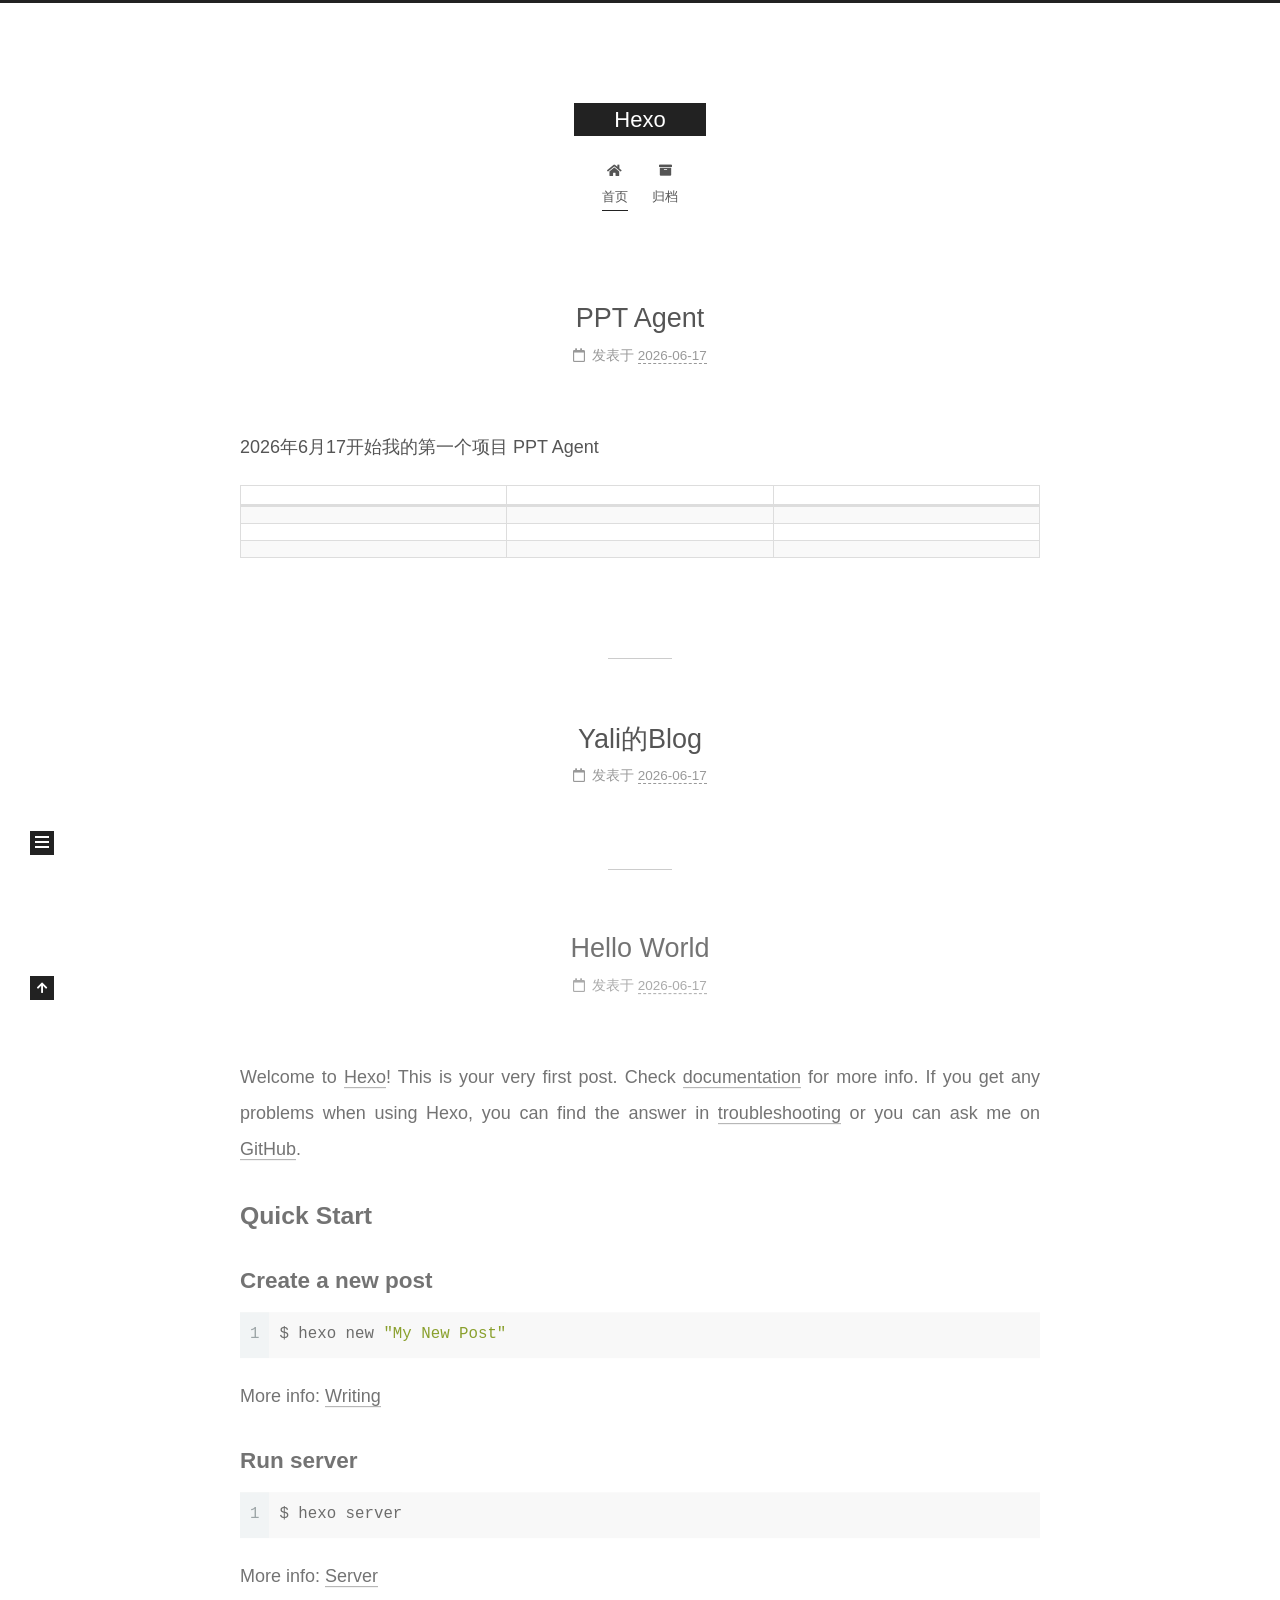
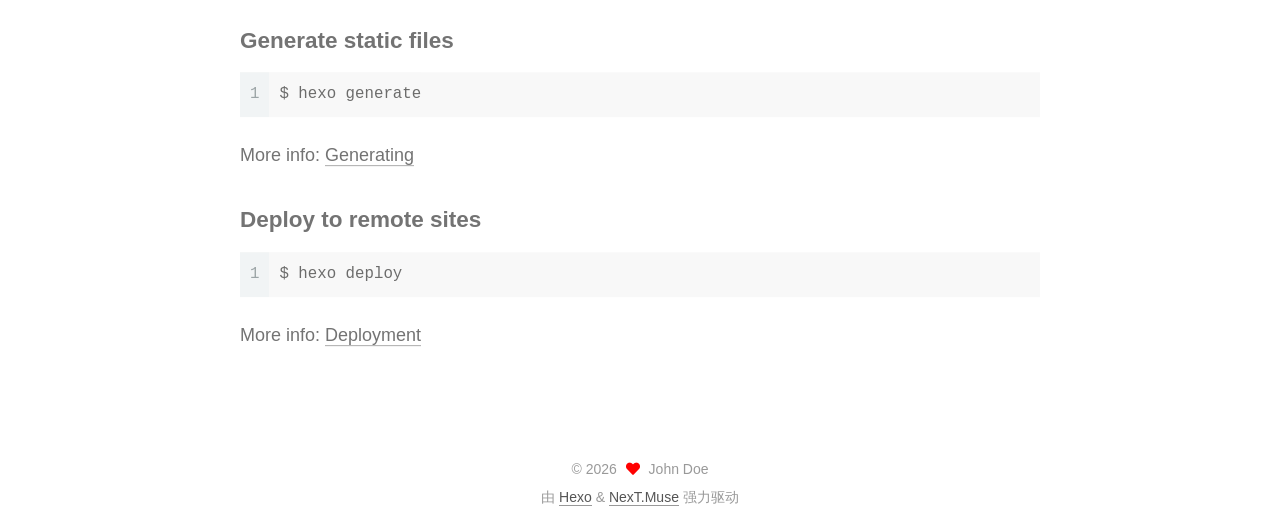
==== commit 57897528: "Site updated: 2026-06-17 16:02:41" ====
--- a/index.html
+++ b/index.html
@@ -141,6 +141,89 @@
 
           <div class="content index posts-expand">
             
+      
+  
+  
+  <article itemscope itemtype="http://schema.org/Article" class="post-block" lang="zh-CN">
+    <link itemprop="mainEntityOfPage" href="http://example.com/2026/06/17/PPT-Agent/">
+
+    <span hidden itemprop="author" itemscope itemtype="http://schema.org/Person">
+      <meta itemprop="image" content="/images/avatar.gif">
+      <meta itemprop="name" content="John Doe">
+      <meta itemprop="description" content="">
+    </span>
+
+    <span hidden itemprop="publisher" itemscope itemtype="http://schema.org/Organization">
+      <meta itemprop="name" content="Hexo">
+    </span>
+      <header class="post-header">
+        <h2 class="post-title" itemprop="name headline">
+          
+            <a href="/2026/06/17/PPT-Agent/" class="post-title-link" itemprop="url">PPT Agent</a>
+        </h2>
+
+        <div class="post-meta">
+            <span class="post-meta-item">
+              <span class="post-meta-item-icon">
+                <i class="far fa-calendar"></i>
+              </span>
+              <span class="post-meta-item-text">发表于</span>
+              
+
+              <time title="创建时间：2026-06-17 15:57:23 / 修改时间：16:01:10" itemprop="dateCreated datePublished" datetime="2026-06-17T15:57:23+08:00">2026-06-17</time>
+            </span>
+
+          
+
+        </div>
+      </header>
+
+    
+    
+    
+    <div class="post-body" itemprop="articleBody">
+
+      
+          <p>2026年6月17开始我的第一个项目 PPT Agent</p>
+<table>
+<thead>
+<tr>
+<th></th>
+<th></th>
+<th></th>
+</tr>
+</thead>
+<tbody><tr>
+<td></td>
+<td></td>
+<td></td>
+</tr>
+<tr>
+<td></td>
+<td></td>
+<td></td>
+</tr>
+<tr>
+<td></td>
+<td></td>
+<td></td>
+</tr>
+</tbody></table>
+
+      
+    </div>
+
+    
+    
+    
+      <footer class="post-footer">
+        <div class="post-eof"></div>
+      </footer>
+  </article>
+  
+  
+  
+
       
   
   
@@ -335,7 +418,7 @@
       <div class="site-state-item site-state-posts">
           <a href="/archives/">
         
-          <span class="site-state-item-count">2</span>
+          <span class="site-state-item-count">3</span>
           <span class="site-state-item-name">日志</span>
         </a>
       </div>
